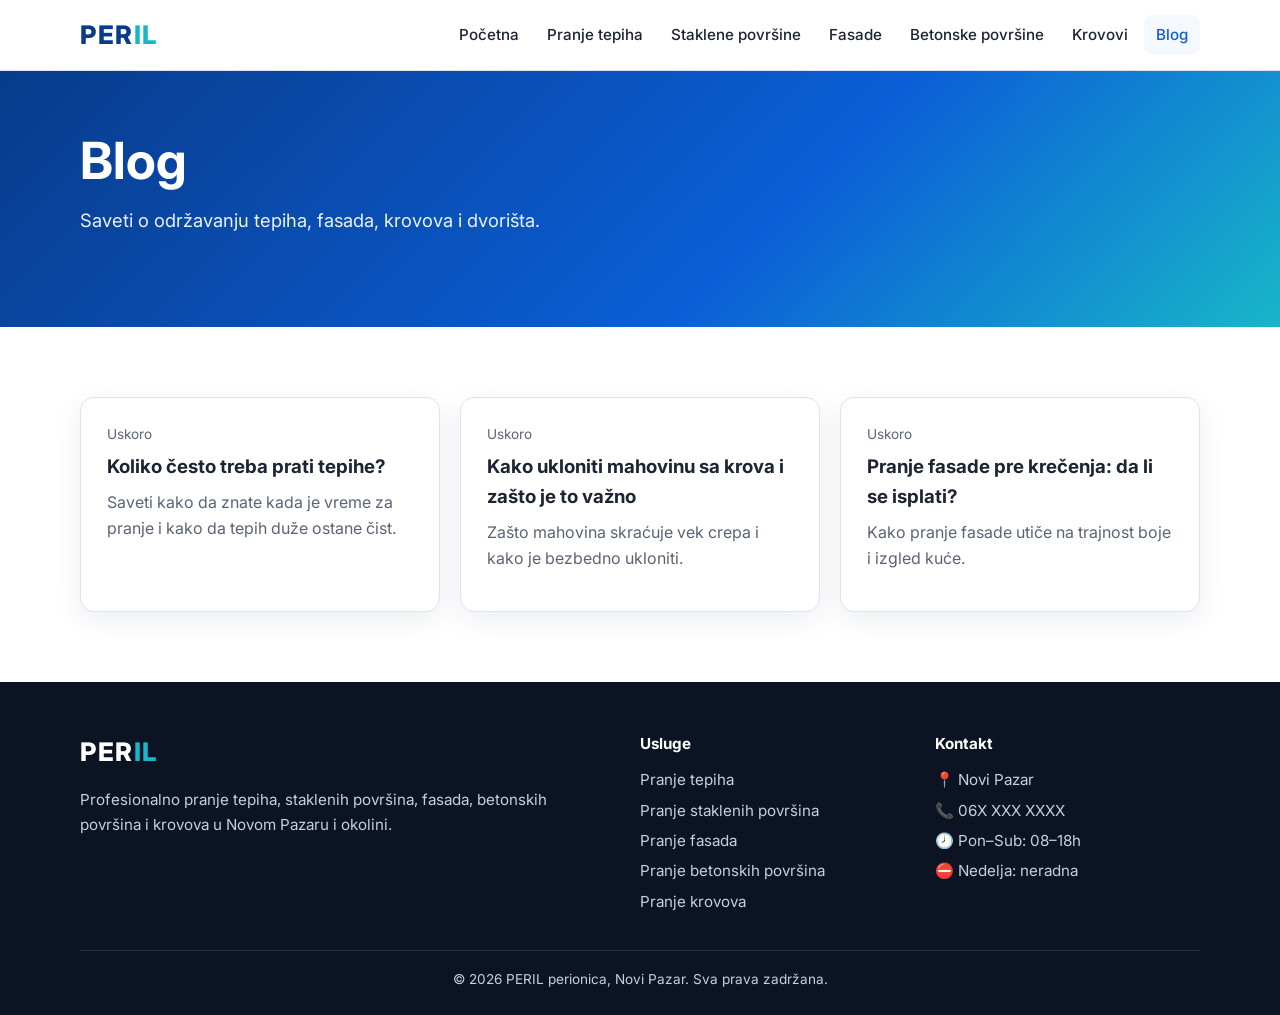
==== blog.html @ 2be75b22 "Prva verzija sajta PERIL perionice Co-Authored-By: Claude Opus 5.5 <noreply@anthropic.com> Claude-Se" ====
<!DOCTYPE html>
<html lang="sr-Latn">
<head>
  <meta charset="UTF-8">
  <meta name="viewport" content="width=device-width, initial-scale=1">
  <title>Blog | PERIL perionica Novi Pazar</title>
  <meta name="description" content="Saveti o održavanju tepiha, fasada, krovova i dvorišta od PERIL perionice iz Novog Pazara.">
  <link rel="preconnect" href="https://fonts.googleapis.com">
  <link href="https://fonts.googleapis.com/css2?family=Inter:wght@400;500;600;700;800&display=swap" rel="stylesheet">
  <link rel="stylesheet" href="assets/css/style.css">
</head>
<body>
<header class="header">
  <div class="container">
    <a href="index.html" class="logo">PER<span>IL</span></a>
    <button class="nav-toggle" aria-label="Meni" aria-expanded="false">☰</button>
    <nav class="nav">
      <ul>
        <li><a href="index.html">Početna</a></li>
        <li><a href="pranje-tepiha.html">Pranje tepiha</a></li>
        <li><a href="pranje-staklenih-povrsina.html">Staklene površine</a></li>
        <li><a href="pranje-fasada.html">Fasade</a></li>
        <li><a href="pranje-betonskih-povrsina.html">Betonske površine</a></li>
        <li><a href="pranje-krovova.html">Krovovi</a></li>
        <li><a href="blog.html" class="aktivan">Blog</a></li>
      </ul>
    </nav>
  </div>
</header>

<section class="hero mali">
  <div class="container">
    <h1>Blog</h1>
    <p>Saveti o održavanju tepiha, fasada, krovova i dvorišta.</p>
  </div>
</section>
<section>
  <div class="container">
    <div class="kartice">
      <div class="kartica blog-kartica">
        <div class="datum">Uskoro</div>
        <h3>Koliko često treba prati tepihe?</h3>
        <p>Saveti kako da znate kada je vreme za pranje i kako da tepih duže ostane čist.</p>
      </div>
      <div class="kartica blog-kartica">
        <div class="datum">Uskoro</div>
        <h3>Kako ukloniti mahovinu sa krova i zašto je to važno</h3>
        <p>Zašto mahovina skraćuje vek crepa i kako je bezbedno ukloniti.</p>
      </div>
      <div class="kartica blog-kartica">
        <div class="datum">Uskoro</div>
        <h3>Pranje fasade pre krečenja: da li se isplati?</h3>
        <p>Kako pranje fasade utiče na trajnost boje i izgled kuće.</p>
      </div>
    </div>
  </div>
</section>

<footer class="footer">
  <div class="container">
    <div class="footer-grid">
      <div>
        <a href="index.html" class="logo">PER<span>IL</span></a>
        <p>Profesionalno pranje tepiha, staklenih površina, fasada, betonskih površina i krovova u Novom Pazaru i okolini.</p>
      </div>
      <div>
        <h4>Usluge</h4>
        <ul>
          <li><a href="pranje-tepiha.html">Pranje tepiha</a></li>
          <li><a href="pranje-staklenih-povrsina.html">Pranje staklenih površina</a></li>
          <li><a href="pranje-fasada.html">Pranje fasada</a></li>
          <li><a href="pranje-betonskih-povrsina.html">Pranje betonskih površina</a></li>
          <li><a href="pranje-krovova.html">Pranje krovova</a></li>
        </ul>
      </div>
      <div>
        <h4>Kontakt</h4>
        <ul>
          <li>📍 Novi Pazar</li>
          <li>📞 <a href="tel:+3816XXXXXXXX">06X XXX XXXX</a></li>
          <li>🕗 Pon–Sub: 08–18h</li>
          <li>⛔ Nedelja: neradna</li>
        </ul>
      </div>
    </div>
    <div class="dno">© <span id="godina">2026</span> PERIL perionica, Novi Pazar. Sva prava zadržana.</div>
  </div>
</footer>
<script src="assets/js/main.js"></script>
</body>
</html>
---- assets/css/style.css ----
:root {
  --plava: #0b5ed7;
  --plava-tamna: #083b8a;
  --tirkiz: #18b6c9;
  --tekst: #1d2433;
  --siva: #5b6476;
  --pozadina: #f5f8fc;
  --bela: #ffffff;
  --ivica: #dde4ef;
  --radius: 14px;
  --senka: 0 8px 28px rgba(16, 42, 92, 0.08);
}

* { box-sizing: border-box; }
html { scroll-behavior: smooth; }
body {
  margin: 0;
  font-family: "Inter", system-ui, -apple-system, "Segoe UI", Roboto, sans-serif;
  color: var(--tekst);
  background: var(--bela);
  line-height: 1.6;
}
img { max-width: 100%; display: block; }
a { color: var(--plava); }
.container { width: min(1120px, 100% - 32px); margin-inline: auto; }

/* Header */
.header {
  position: sticky; top: 0; z-index: 50;
  background: rgba(255,255,255,0.95);
  backdrop-filter: blur(8px);
  border-bottom: 1px solid var(--ivica);
}
.header .container { display: flex; align-items: center; justify-content: space-between; height: 70px; }
.logo { font-weight: 800; font-size: 1.6rem; letter-spacing: 0.06em; color: var(--plava-tamna); text-decoration: none; }
.logo span { color: var(--tirkiz); }
.nav ul { list-style: none; display: flex; gap: 4px; margin: 0; padding: 0; }
.nav a {
  display: block; padding: 8px 12px; border-radius: 8px;
  text-decoration: none; color: var(--tekst); font-weight: 500; font-size: 0.95rem;
}
.nav a:hover, .nav a.aktivan { background: var(--pozadina); color: var(--plava); }
.nav-toggle { display: none; background: none; border: 0; font-size: 1.8rem; cursor: pointer; color: var(--tekst); }

@media (max-width: 960px) {
  .nav-toggle { display: block; }
  .nav { position: absolute; top: 70px; left: 0; right: 0; background: var(--bela); border-bottom: 1px solid var(--ivica); display: none; }
  .nav.otvoren { display: block; }
  .nav ul { flex-direction: column; padding: 12px 16px; }
}

/* Dugmad */
.btn {
  display: inline-block; padding: 14px 26px; border-radius: 999px;
  font-weight: 700; text-decoration: none; border: 0; cursor: pointer; font-size: 1rem;
  transition: transform .15s, box-shadow .15s;
}
.btn:hover { transform: translateY(-2px); }
.btn-primarno { background: var(--tirkiz); color: #fff; box-shadow: 0 6px 18px rgba(24,182,201,.35); }
.btn-sekundarno { background: transparent; color: #fff; border: 2px solid rgba(255,255,255,.7); }
.btn-plavo { background: var(--plava); color: #fff; }

/* Hero */
.hero {
  background: linear-gradient(135deg, var(--plava-tamna), var(--plava) 60%, var(--tirkiz));
  color: #fff; padding: 90px 0 100px;
}
.hero.mali { padding: 60px 0 64px; }
.hero h1 { font-size: clamp(2rem, 5vw, 3.2rem); line-height: 1.15; margin: 0 0 16px; }
.hero p { font-size: 1.15rem; max-width: 620px; opacity: .92; margin: 0 0 28px; }
.hero .akcije { display: flex; flex-wrap: wrap; gap: 12px; }
.hero-oznake { display: flex; flex-wrap: wrap; gap: 10px; margin-top: 28px; }
.oznaka { background: rgba(255,255,255,.15); padding: 6px 14px; border-radius: 999px; font-size: .9rem; }

/* Sekcije */
section { padding: 70px 0; }
.sekcija-siva { background: var(--pozadina); }
.naslov-sekcije { text-align: center; margin-bottom: 40px; }
.naslov-sekcije h2 { font-size: clamp(1.6rem, 3.5vw, 2.2rem); margin: 0 0 8px; }
.naslov-sekcije p { color: var(--siva); margin: 0; }

.kartice { display: grid; grid-template-columns: repeat(auto-fit, minmax(240px, 1fr)); gap: 20px; }
.kartica {
  background: var(--bela); border: 1px solid var(--ivica); border-radius: var(--radius);
  padding: 26px; box-shadow: var(--senka); text-decoration: none; color: inherit;
  display: flex; flex-direction: column; transition: transform .15s;
}
a.kartica:hover { transform: translateY(-4px); }
.kartica .ikona { font-size: 2.2rem; margin-bottom: 10px; }
.kartica h3 { margin: 0 0 8px; }
.kartica p { color: var(--siva); margin: 0 0 14px; flex: 1; }
.kartica .vise { font-weight: 700; color: var(--plava); }

.info-traka { display: grid; grid-template-columns: repeat(auto-fit, minmax(200px, 1fr)); gap: 16px; }
.info-stavka { background: var(--bela); border-radius: var(--radius); padding: 20px; border-left: 4px solid var(--tirkiz); box-shadow: var(--senka); }
.info-stavka strong { display: block; font-size: 1.1rem; }
.info-stavka span { color: var(--siva); font-size: .95rem; }

.dve-kolone { display: grid; grid-template-columns: 1fr 1fr; gap: 40px; align-items: start; }
@media (max-width: 860px) { .dve-kolone { grid-template-columns: 1fr; } }

.lista-kvacica { list-style: none; padding: 0; margin: 0; }
.lista-kvacica li { padding-left: 30px; position: relative; margin-bottom: 10px; }
.lista-kvacica li::before { content: "✓"; position: absolute; left: 0; color: var(--tirkiz); font-weight: 800; }

/* Kalkulator i forme */
.panel { background: var(--bela); border: 1px solid var(--ivica); border-radius: var(--radius); padding: 28px; box-shadow: var(--senka); }
.panel h3 { margin-top: 0; }
.polje { margin-bottom: 16px; }
.polje label { display: block; font-weight: 600; margin-bottom: 6px; font-size: .95rem; }
.polje input[type=text], .polje input[type=tel], .polje input[type=number], .polje textarea {
  width: 100%; padding: 12px 14px; border: 1px solid var(--ivica); border-radius: 10px; font: inherit; background: #fff;
}
.polje input:focus, .polje textarea:focus { outline: 2px solid var(--tirkiz); border-color: transparent; }
.polje small { color: var(--siva); }
.red { display: grid; grid-template-columns: 1fr 1fr; gap: 12px; }
@media (max-width: 480px) { .red { grid-template-columns: 1fr; } }
.kvacica { display: flex; gap: 10px; align-items: flex-start; background: var(--pozadina); padding: 14px; border-radius: 10px; cursor: pointer; margin-bottom: 16px; }
.kvacica input { width: 20px; height: 20px; margin-top: 2px; accent-color: var(--plava); }

.tepisi-lista .tepih { display: grid; grid-template-columns: 1fr 1fr auto; gap: 10px; align-items: end; margin-bottom: 10px; }
.tepih .ukloni { background: none; border: 1px solid var(--ivica); border-radius: 10px; height: 46px; width: 46px; cursor: pointer; font-size: 1.2rem; color: var(--siva); }
.dodaj-tepih { background: none; border: 1px dashed var(--plava); color: var(--plava); padding: 10px 16px; border-radius: 10px; cursor: pointer; font-weight: 600; margin-bottom: 18px; }

.rezultat { background: linear-gradient(135deg, var(--plava-tamna), var(--plava)); color: #fff; border-radius: var(--radius); padding: 22px; }
.rezultat .iznos { font-size: 2.2rem; font-weight: 800; }
.rezultat .detalji { opacity: .85; font-size: .95rem; }

.cene-tabela { width: 100%; border-collapse: collapse; margin: 16px 0; }
.cene-tabela td { padding: 12px 0; border-bottom: 1px solid var(--ivica); }
.cene-tabela td:last-child { text-align: right; font-weight: 700; color: var(--plava); }

/* FAQ */
.faq { max-width: 820px; margin-inline: auto; }
.faq details { background: var(--bela); border: 1px solid var(--ivica); border-radius: 12px; margin-bottom: 10px; padding: 0 20px; }
.faq summary { cursor: pointer; padding: 18px 0; font-weight: 600; list-style: none; position: relative; padding-right: 30px; }
.faq summary::-webkit-details-marker { display: none; }
.faq summary::after { content: "+"; position: absolute; right: 0; top: 14px; font-size: 1.5rem; color: var(--plava); }
.faq details[open] summary::after { content: "–"; }
.faq details p { margin: 0 0 18px; color: var(--siva); }

/* CTA traka */
.cta-traka { background: var(--plava-tamna); color: #fff; text-align: center; }
.cta-traka h2 { margin-top: 0; }

/* Blog */
.blog-kartica .datum { font-size: .85rem; color: var(--siva); margin-bottom: 6px; }

/* Footer */
.footer { background: #0c1424; color: #c7cfdd; padding: 50px 0 24px; font-size: .95rem; }
.footer a { color: #c7cfdd; text-decoration: none; }
.footer a:hover { color: #fff; }
.footer-grid { display: grid; grid-template-columns: 2fr 1fr 1fr; gap: 30px; }
@media (max-width: 760px) { .footer-grid { grid-template-columns: 1fr; } }
.footer h4 { color: #fff; margin: 0 0 12px; }
.footer ul { list-style: none; padding: 0; margin: 0; }
.footer li { margin-bottom: 6px; }
.footer .dno { border-top: 1px solid #22304a; margin-top: 30px; padding-top: 18px; text-align: center; font-size: .85rem; }
.footer .logo { color: #fff; }

.poruka-ok { background: #e7f8ef; border: 1px solid #9fdcb9; color: #1c6b40; padding: 14px; border-radius: 10px; }
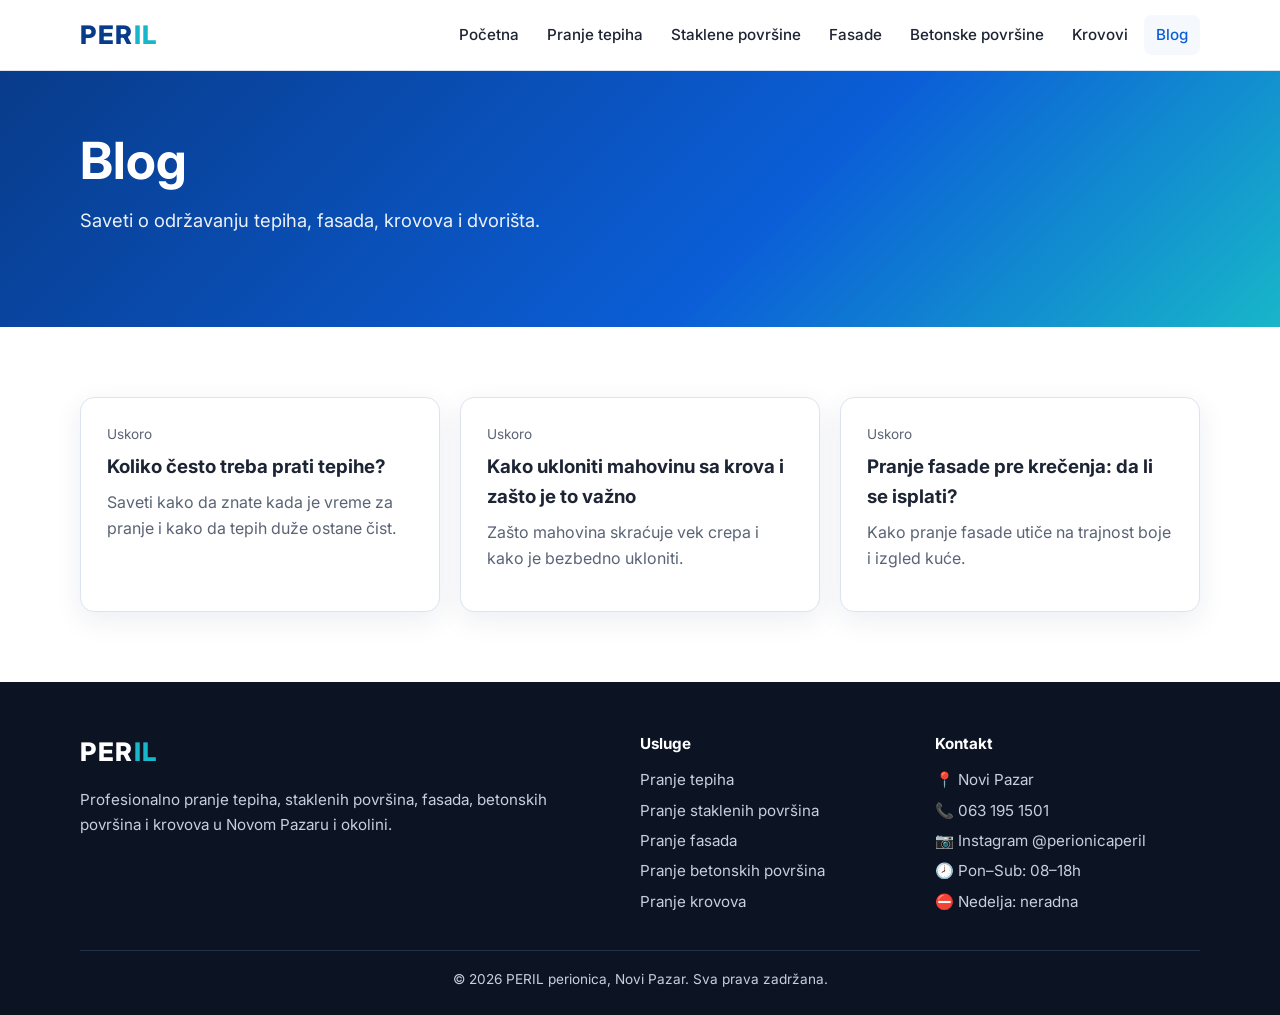
==== commit ad540efb: "Posebna forma za porudžbinu tepiha, slanje na telefon preko WhatsApp/SMS, Instagram Co-Authored-By: " ====
--- a/blog.html
+++ b/blog.html
@@ -77,7 +77,8 @@
         <h4>Kontakt</h4>
         <ul>
           <li>📍 Novi Pazar</li>
-          <li>📞 <a href="tel:+3816XXXXXXXX">06X XXX XXXX</a></li>
+          <li>📞 <a href="tel:+381631951501">063 195 1501</a></li>
+          <li>📷 <a href="https://www.instagram.com/perionicaperil/" target="_blank" rel="noopener">Instagram @perionicaperil</a></li>
           <li>🕗 Pon–Sub: 08–18h</li>
           <li>⛔ Nedelja: neradna</li>
         </ul>
--- a/assets/css/style.css
+++ b/assets/css/style.css
@@ -159,3 +159,13 @@
 .footer .logo { color: #fff; }
 
 .poruka-ok { background: #e7f8ef; border: 1px solid #9fdcb9; color: #1c6b40; padding: 14px; border-radius: 10px; }
+
+/* Slanje poruke */
+.slanje { display: grid; grid-template-columns: 1fr 1fr; gap: 10px; }
+@media (max-width: 480px) { .slanje { grid-template-columns: 1fr; } }
+.btn-wa { background: #25d366; color: #fff; }
+.napomena-slanje { display: block; text-align: center; color: var(--siva); margin-top: 10px; font-size: .85rem; }
+.polje small { display: block; margin-top: 6px; }
+.polje input[type=file] { width: 100%; padding: 10px; border: 1px dashed var(--ivica); border-radius: 10px; background: var(--pozadina); font: inherit; font-size: .9rem; }
+.polje input.greska { border-color: #d93636; background: #fff5f5; }
+.slanje .btn { padding: 14px 16px; }
